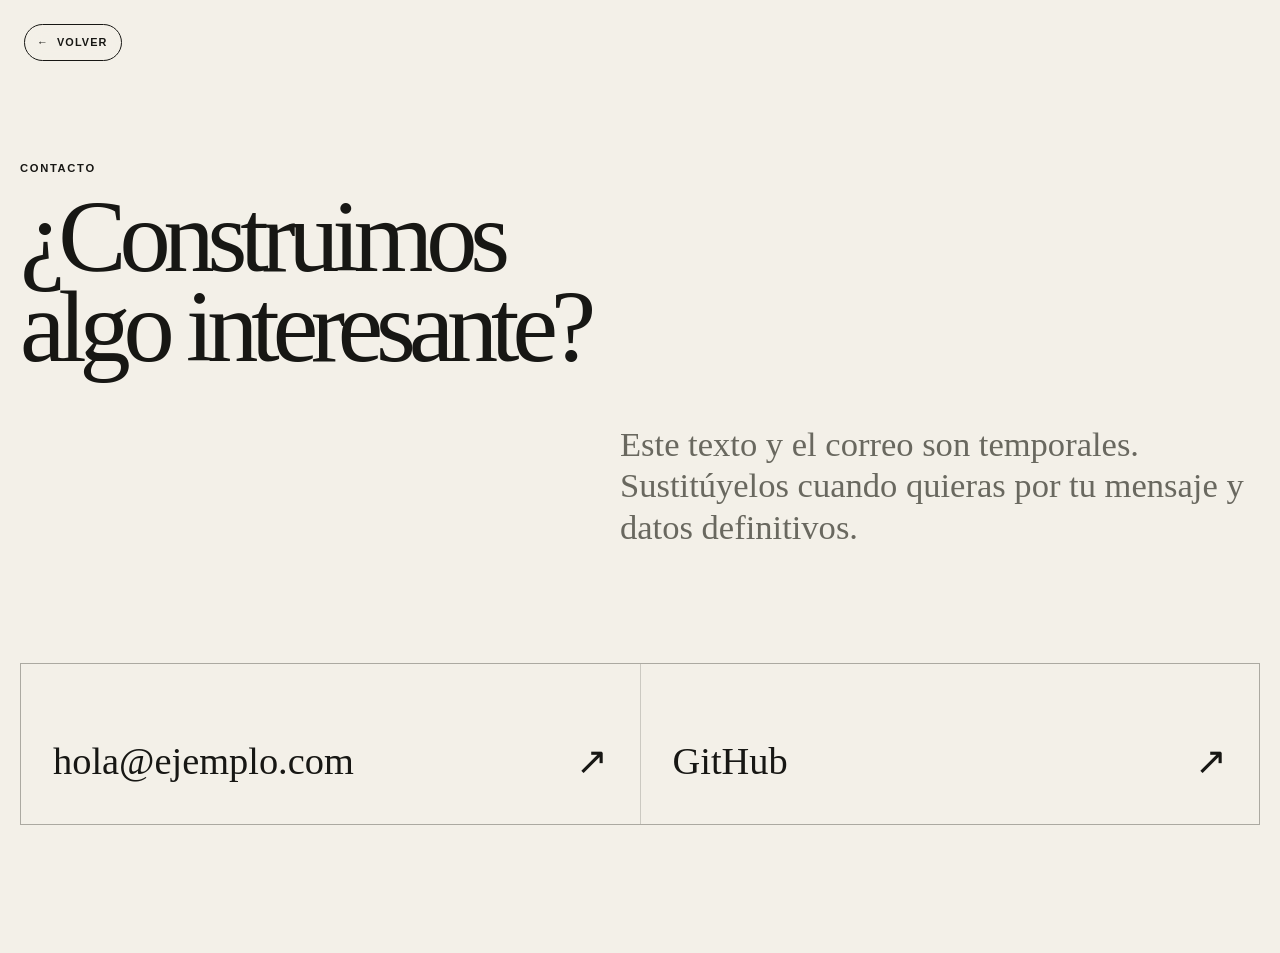
==== contacto.html @ 23543bc1 "Split portfolio into dedicated pages" ====
<!doctype html>
<html lang="es">
  <head>
    <meta charset="UTF-8" />
    <meta name="viewport" content="width=device-width, initial-scale=1.0" />
    <meta name="description" content="Contacto de Manuel Rodríguez Sutil." />
    <title>Contacto — Manuel Rodríguez Sutil</title>
    <link rel="icon" href="assets/favicon.svg" type="image/svg+xml" />
    <link rel="stylesheet" href="style.css" />
  </head>
  <body class="detail-page">
    <a class="back-link" href="index.html">Volver</a>
    <main class="detail-main">
      <p class="detail-kicker">Contacto</p>
      <h1 class="detail-title">¿Construimos algo interesante?</h1>
      <p class="detail-intro">Este texto y el correo son temporales. Sustitúyelos cuando quieras por tu mensaje y datos definitivos.</p>
      <section class="contact-panel" aria-label="Formas de contacto">
        <a href="mailto:hola@ejemplo.com"><span>hola@ejemplo.com</span><span aria-hidden="true">↗</span></a>
        <a href="https://github.com/manursutil" target="_blank" rel="noreferrer"><span>GitHub</span><span aria-hidden="true">↗</span></a>
      </section>
    </main>
  </body>
</html>
---- style.css ----
:root {
  --paper: #f3f0e8;
  --ink: #171714;
  --muted: #69685f;
  --blue: #4b64f2;
  --coral: #ff684e;
  --lime: #cbf05a;
  --line: rgba(23, 23, 20, 0.18);
  --serif: Iowan Old Style, Baskerville, "Times New Roman", serif;
  --sans: Inter, Avenir, "Helvetica Neue", Helvetica, Arial, sans-serif;
}

* {
  box-sizing: border-box;
}

html {
  background: var(--paper);
}

body {
  margin: 0;
  color: var(--ink);
  background: var(--paper);
  font-family: var(--sans);
  line-height: 1.6;
  -webkit-font-smoothing: antialiased;
}

img {
  display: block;
  width: 100%;
}

a {
  color: inherit;
}

/* Home */

.home-page {
  width: 100%;
  height: 100svh;
  overflow: hidden;
}

.brand-mark {
  position: fixed;
  z-index: 30;
  top: clamp(1rem, 3vh, 2rem);
  left: clamp(1rem, 3vw, 3rem);
  font-size: 1.15rem;
  font-weight: 800;
  letter-spacing: -0.06em;
}

.brand-mark span {
  margin-left: 0.12rem;
  font-size: 0.48rem;
  vertical-align: top;
}

.home-main,
.hero {
  width: 100%;
  height: 100svh;
}

.hero {
  position: relative;
  overflow: hidden;
  background:
    radial-gradient(circle at 50% 50%, rgba(255, 255, 255, 0.9) 0 13%, transparent 38%),
    linear-gradient(var(--paper), #f8f6f1);
}

.hero-copy {
  position: absolute;
  z-index: 8;
  top: 49%;
  left: 50%;
  width: min(39vw, 44rem);
  text-align: center;
  transform: translate(-50%, -50%);
}

.hero-copy h1 {
  margin: 0;
  font-family: var(--serif);
  font-size: clamp(2.8rem, 5.2vw, 5.8rem);
  font-weight: 400;
  letter-spacing: -0.065em;
  line-height: 0.86;
}

.hero-copy p {
  margin: clamp(0.7rem, 1.6vh, 1.25rem) 0 0;
  color: var(--muted);
  font-family: var(--serif);
  font-size: clamp(1rem, 1.55vw, 1.45rem);
}

.hero-hint {
  display: inline-block;
  margin-top: clamp(0.8rem, 2vh, 1.4rem);
  padding: 0.32rem 0.7rem;
  border: 1px solid var(--ink);
  border-radius: 999px;
  font-size: clamp(0.52rem, 0.62vw, 0.66rem);
  font-weight: 800;
  letter-spacing: 0.11em;
  text-transform: uppercase;
}

.collage-card,
.sticker {
  --tilt-x: 0deg;
  --tilt-y: 0deg;
  --translate-x: 0%;
  --scale: 1;
  position: absolute;
  z-index: 4;
  text-decoration: none;
  transform: translateX(var(--translate-x)) perspective(900px) rotate(var(--rotation, 0deg)) rotateX(var(--tilt-x)) rotateY(var(--tilt-y)) scale(var(--scale));
  transition: filter 220ms ease, transform 220ms ease;
}

.collage-card img {
  height: 100%;
  border-radius: clamp(0.65rem, 1.1vw, 1.15rem);
  object-fit: cover;
  box-shadow: 0 15px 27px rgba(30, 28, 22, 0.16);
}

.collage-card > span,
.sticker > span {
  position: absolute;
  z-index: 10;
  bottom: 0.65rem;
  left: 50%;
  width: max-content;
  padding: 0.34rem 0.62rem;
  color: white;
  background: var(--ink);
  border-radius: 999px;
  font-size: clamp(0.52rem, 0.58vw, 0.64rem);
  font-weight: 800;
  letter-spacing: 0.08em;
  opacity: 0;
  text-transform: uppercase;
  transform: translate(-50%, 0.55rem);
  transition: opacity 180ms ease, transform 180ms ease;
}

.collage-card:hover,
.collage-card:focus-visible,
.sticker:hover,
.sticker:focus-visible {
  --scale: 1.035;
  z-index: 15;
  filter: saturate(1.08);
  outline: none;
}

.collage-card:hover > span,
.collage-card:focus-visible > span,
.sticker:hover > span,
.sticker:focus-visible > span {
  opacity: 1;
  transform: translate(-50%, 0);
}

.card-portrait {
  --rotation: -1.5deg;
  top: 35%;
  left: 5%;
  width: min(18vw, 17rem);
  height: min(36vh, 22rem);
}

.card-snake {
  --rotation: 0.5deg;
  --translate-x: -50%;
  top: 4.5%;
  left: 50%;
  width: min(30vw, 47vh, 29rem);
  aspect-ratio: 16 / 10;
}

.card-deploy {
  --rotation: 1.2deg;
  top: 37%;
  right: 4.5%;
  width: min(22vw, 22rem);
  aspect-ratio: 16 / 10;
}

.card-deploy img {
  object-fit: contain;
  background: #f39a58;
}

.card-pulso {
  --rotation: -0.5deg;
  --translate-x: -50%;
  bottom: 4.5%;
  left: 50%;
  width: min(30vw, 47vh, 29rem);
  aspect-ratio: 16 / 10;
}

.sticker {
  width: min(9vw, 8.3rem);
}

.sticker img {
  filter: drop-shadow(0 7px 8px rgba(30, 28, 22, 0.14));
}

.sticker-experience {
  --rotation: -8deg;
  top: 12%;
  left: 17%;
}

.sticker-skills {
  --rotation: 7deg;
  top: 11%;
  right: 16%;
}

.sticker-contact {
  --rotation: -7deg;
  right: 15%;
  bottom: 7%;
}

/* Detail pages */

.detail-page {
  min-height: 100vh;
}

.back-link {
  position: fixed;
  z-index: 30;
  top: 1.5rem;
  left: 1.5rem;
  padding: 0.55rem 0.85rem 0.55rem 2rem;
  border: 1px solid var(--ink);
  border-radius: 999px;
  background: rgba(243, 240, 232, 0.92);
  font-size: 0.68rem;
  font-weight: 800;
  letter-spacing: 0.1em;
  text-decoration: none;
  text-transform: uppercase;
  backdrop-filter: blur(8px);
}

.back-link::before {
  position: absolute;
  left: 0.75rem;
  content: "←";
  transition: transform 180ms ease;
}

.back-link:hover::before,
.back-link:focus-visible::before {
  transform: translateX(-0.2rem);
}

.detail-main {
  width: min(1240px, calc(100% - 2.5rem));
  margin: 0 auto;
  padding: clamp(7rem, 13vw, 10rem) 0 clamp(5rem, 10vw, 9rem);
}

.detail-kicker {
  margin: 0 0 0.9rem;
  font-size: 0.7rem;
  font-weight: 800;
  letter-spacing: 0.15em;
  text-transform: uppercase;
}

.detail-title {
  max-width: 12ch;
  margin: 0;
  font-family: var(--serif);
  font-size: clamp(3.4rem, 8vw, 8rem);
  font-weight: 400;
  letter-spacing: -0.07em;
  line-height: 0.88;
}

.detail-intro {
  max-width: 40rem;
  margin: clamp(2rem, 4vw, 3.5rem) 0 0 auto;
  color: var(--muted);
  font-family: var(--serif);
  font-size: clamp(1.35rem, 2.7vw, 2.4rem);
  line-height: 1.2;
}

.project-detail-hero {
  display: grid;
  grid-template-columns: minmax(0, 1.15fr) minmax(300px, 0.85fr);
  gap: clamp(2.5rem, 7vw, 7rem);
  align-items: center;
}

.detail-media {
  overflow: hidden;
  aspect-ratio: 16 / 10;
  border-radius: 1.4rem;
  box-shadow: 0 20px 40px rgba(30, 28, 22, 0.14);
}

.detail-media img {
  height: 100%;
  object-fit: cover;
}

.project-detail-copy .detail-title {
  font-size: clamp(3.5rem, 7vw, 7rem);
}

.project-detail-copy > p:not(.detail-kicker) {
  color: var(--muted);
  font-size: 1.05rem;
}

.tag-list {
  display: flex;
  flex-wrap: wrap;
  gap: 0.5rem;
  margin: 1.5rem 0 0;
  padding: 0;
  list-style: none;
}

.tag-list li {
  padding: 0.36rem 0.72rem;
  border: 1px solid var(--line);
  border-radius: 999px;
  font-size: 0.7rem;
  font-weight: 700;
}

.primary-link {
  display: inline-block;
  margin-top: 1.7rem;
  padding: 0.75rem 1.05rem;
  color: white;
  background: var(--ink);
  border-radius: 999px;
  font-size: 0.72rem;
  font-weight: 800;
  letter-spacing: 0.09em;
  text-decoration: none;
  text-transform: uppercase;
}

.primary-link:hover,
.primary-link:focus-visible {
  color: var(--ink);
  background: var(--lime);
}

.facts-grid,
.skills-grid,
.timeline,
.contact-panel {
  margin-top: clamp(4rem, 9vw, 8rem);
}

.facts-grid {
  display: grid;
  grid-template-columns: repeat(3, 1fr);
  border-top: 1px solid var(--line);
  border-bottom: 1px solid var(--line);
}

.facts-grid article {
  padding: 2rem;
  border-right: 1px solid var(--line);
}

.facts-grid article:last-child {
  border-right: 0;
}

.facts-grid span,
.timeline span,
.skills-grid span {
  color: var(--muted);
  font-size: 0.68rem;
  font-weight: 800;
  letter-spacing: 0.1em;
  text-transform: uppercase;
}

.facts-grid h2,
.timeline h2,
.skills-grid h2 {
  margin: 2rem 0 0.7rem;
  font-family: var(--serif);
  font-size: 1.8rem;
  font-weight: 400;
  line-height: 1.05;
}

.facts-grid p,
.timeline p,
.skills-grid p {
  margin: 0;
  color: var(--muted);
}

.timeline article {
  display: grid;
  grid-template-columns: 10rem 1fr;
  padding: 2rem 0;
  border-top: 1px solid var(--line);
}

.timeline h2 {
  margin: 0 0 0.5rem;
}

.skills-grid {
  display: grid;
  grid-template-columns: 1fr 1fr;
  gap: 1px;
  background: var(--line);
  border: 1px solid var(--line);
}

.skills-grid article {
  min-height: 230px;
  padding: 2rem;
  background: var(--paper);
}

.contact-panel {
  display: grid;
  grid-template-columns: 1fr 1fr;
  gap: 1px;
  background: var(--line);
  border: 1px solid var(--line);
}

.contact-panel a {
  display: flex;
  min-height: 160px;
  align-items: end;
  justify-content: space-between;
  padding: 2rem;
  background: var(--paper);
  font-family: var(--serif);
  font-size: clamp(1.5rem, 3vw, 2.7rem);
  text-decoration: none;
}

.contact-panel a:hover,
.contact-panel a:focus-visible {
  background: var(--lime);
}

@media (max-width: 760px) {
  .brand-mark {
    top: 0.8rem;
    left: 1rem;
  }

  .hero-copy {
    top: 16%;
    width: 92%;
  }

  .hero-copy h1 {
    font-size: clamp(2.5rem, 12vw, 4rem);
    line-height: 0.88;
  }

  .hero-copy p {
    font-size: 1rem;
  }

  .hero-hint {
    margin-top: 0.6rem;
  }

  .card-snake {
    --translate-x: 0%;
    top: 31%;
    left: 4%;
    width: 55%;
  }

  .card-snake:hover,
  .card-snake:focus-visible {
    --scale: 1.025;
  }

  .card-portrait {
    top: 31%;
    right: 4%;
    left: auto;
    width: 31%;
    height: 21%;
  }

  .card-pulso {
    --translate-x: 0%;
    top: 53%;
    bottom: auto;
    left: 4%;
    width: 55%;
  }

  .card-pulso:hover,
  .card-pulso:focus-visible {
    --scale: 1.025;
  }

  .card-deploy {
    top: 55%;
    right: 4%;
    width: 34%;
  }

  .sticker {
    bottom: 7%;
    width: 18%;
  }

  .sticker-experience {
    top: auto;
    left: 9%;
  }

  .sticker-skills {
    top: auto;
    right: auto;
    left: 41%;
  }

  .sticker-contact {
    right: 9%;
  }

  .collage-card > span,
  .sticker > span {
    bottom: 0.35rem;
    padding: 0.25rem 0.45rem;
    font-size: 0.48rem;
    opacity: 1;
    transform: translate(-50%, 0);
  }

  .back-link {
    top: 1rem;
    left: 1rem;
  }

  .project-detail-hero {
    display: flex;
    flex-direction: column;
    align-items: stretch;
  }

  .project-detail-copy {
    order: -1;
  }

  .facts-grid,
  .skills-grid,
  .contact-panel {
    grid-template-columns: 1fr;
  }

  .facts-grid article {
    border-right: 0;
    border-bottom: 1px solid var(--line);
  }

  .facts-grid article:last-child {
    border-bottom: 0;
  }

  .timeline article {
    display: block;
  }

  .timeline h2 {
    margin-top: 0.8rem;
  }
}

@media (max-height: 700px) and (min-width: 761px) {
  .hero-copy {
    top: 47%;
  }

  .hero-copy h1 {
    font-size: min(4.8vw, 4rem);
  }

  .card-snake,
  .card-pulso {
    width: min(27vw, 44vh, 24rem);
  }

  .card-portrait {
    height: 34vh;
  }
}

@media (prefers-reduced-motion: reduce) {
  *,
  *::before,
  *::after {
    scroll-behavior: auto !important;
    transition-duration: 0.01ms !important;
  }
}
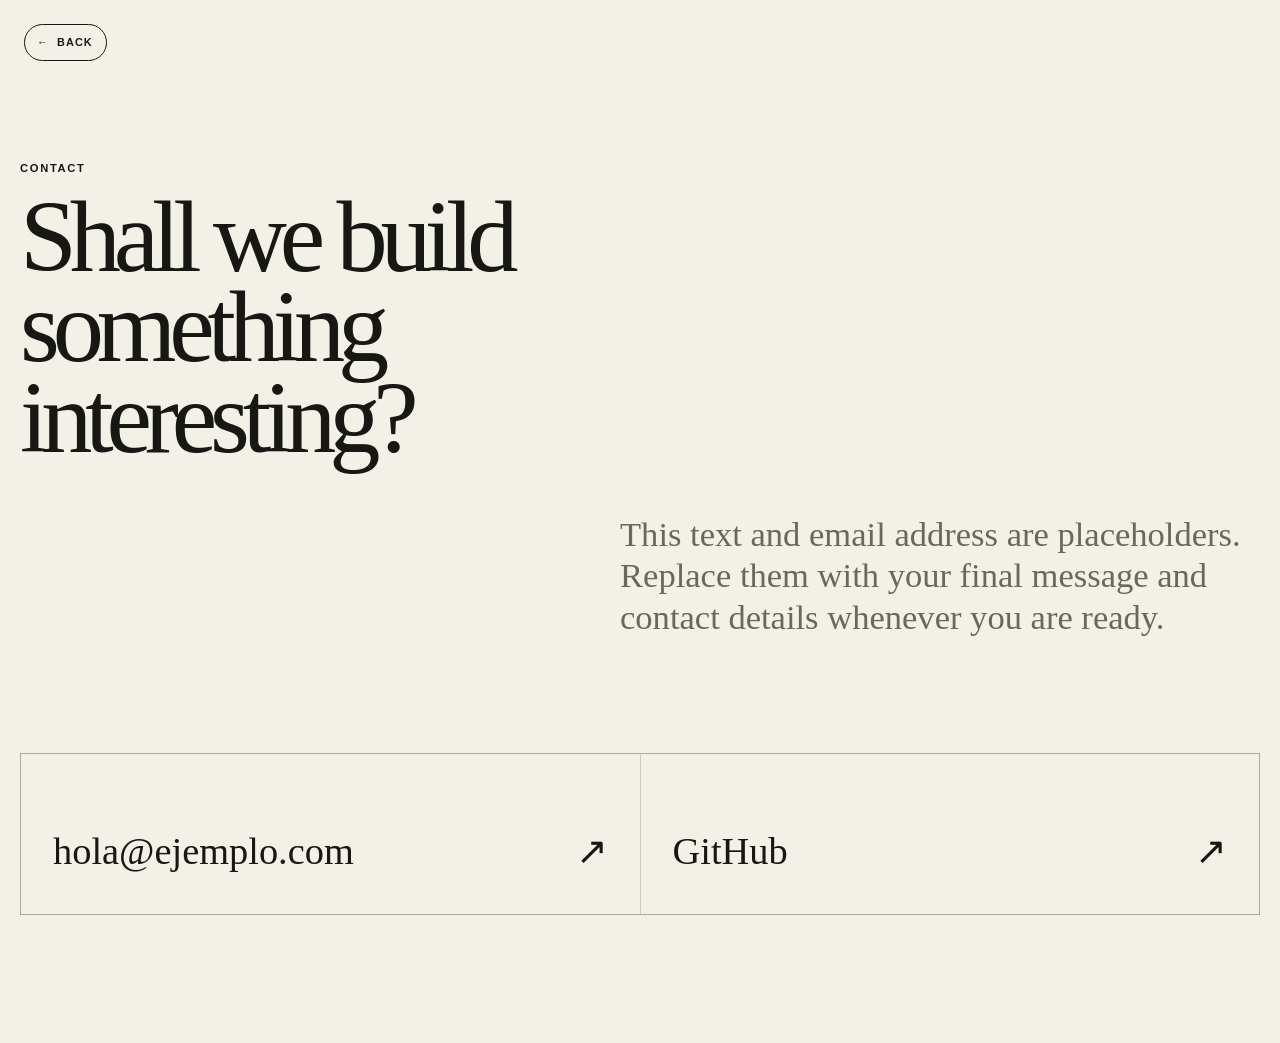
==== commit f72c3ed2: "Add bilingual portfolio localization" ====
--- a/contacto.html
+++ b/contacto.html
@@ -7,14 +7,15 @@
     <title>Contacto — Manuel Rodríguez Sutil</title>
     <link rel="icon" href="assets/favicon.svg" type="image/svg+xml" />
     <link rel="stylesheet" href="style.css" />
+    <script src="script.js" defer></script>
   </head>
-  <body class="detail-page">
-    <a class="back-link" href="index.html">Volver</a>
+  <body class="detail-page" data-page="contact">
+    <a class="back-link" href="index.html" data-i18n="back">Volver</a>
     <main class="detail-main">
-      <p class="detail-kicker">Contacto</p>
-      <h1 class="detail-title">¿Construimos algo interesante?</h1>
-      <p class="detail-intro">Este texto y el correo son temporales. Sustitúyelos cuando quieras por tu mensaje y datos definitivos.</p>
-      <section class="contact-panel" aria-label="Formas de contacto">
+      <p class="detail-kicker" data-i18n="kicker">Contacto</p>
+      <h1 class="detail-title" data-i18n="title">¿Construimos algo interesante?</h1>
+      <p class="detail-intro" data-i18n="intro">Este texto y el correo son temporales. Sustitúyelos cuando quieras por tu mensaje y datos definitivos.</p>
+      <section class="contact-panel" aria-label="Formas de contacto" data-i18n-aria="methodsLabel">
         <a href="mailto:hola@ejemplo.com"><span>hola@ejemplo.com</span><span aria-hidden="true">↗</span></a>
         <a href="https://github.com/manursutil" target="_blank" rel="noreferrer"><span>GitHub</span><span aria-hidden="true">↗</span></a>
       </section>
--- a/style.css
+++ b/style.css
@@ -36,28 +36,48 @@
   color: inherit;
 }
 
+.language-switcher {
+  position: fixed;
+  z-index: 40;
+  top: 1.35rem;
+  right: 1.5rem;
+  display: flex;
+  gap: 0.15rem;
+  padding: 0.2rem;
+  border: 1px solid var(--ink);
+  border-radius: 999px;
+  background: rgba(243, 240, 232, 0.9);
+  backdrop-filter: blur(8px);
+}
+
+.language-switcher button {
+  min-width: 2.3rem;
+  padding: 0.28rem 0.48rem;
+  border: 0;
+  border-radius: 999px;
+  color: var(--muted);
+  background: transparent;
+  font: 800 0.62rem/1 var(--sans);
+  letter-spacing: 0.07em;
+  cursor: pointer;
+}
+
+.language-switcher button[aria-pressed="true"] {
+  color: var(--paper);
+  background: var(--ink);
+}
+
+.language-switcher button:focus-visible {
+  outline: 2px solid var(--blue);
+  outline-offset: 2px;
+}
+
 /* Home */
 
 .home-page {
   width: 100%;
   height: 100svh;
   overflow: hidden;
-}
-
-.brand-mark {
-  position: fixed;
-  z-index: 30;
-  top: clamp(1rem, 3vh, 2rem);
-  left: clamp(1rem, 3vw, 3rem);
-  font-size: 1.15rem;
-  font-weight: 800;
-  letter-spacing: -0.06em;
-}
-
-.brand-mark span {
-  margin-left: 0.12rem;
-  font-size: 0.48rem;
-  vertical-align: top;
 }
 
 .home-main,
@@ -112,6 +132,17 @@
   text-transform: uppercase;
 }
 
+@keyframes card-drift {
+  0%,
+  100% {
+    translate: 0 0;
+  }
+
+  50% {
+    translate: 0 -6px;
+  }
+}
+
 .collage-card,
 .sticker {
   --tilt-x: 0deg;
@@ -120,6 +151,8 @@
   --scale: 1;
   position: absolute;
   z-index: 4;
+  animation: card-drift var(--drift-duration, 7s) ease-in-out infinite;
+  animation-delay: var(--drift-delay, 0s);
   text-decoration: none;
   transform: translateX(var(--translate-x)) perspective(900px) rotate(var(--rotation, 0deg)) rotateX(var(--tilt-x)) rotateY(var(--tilt-y)) scale(var(--scale));
   transition: filter 220ms ease, transform 220ms ease;
@@ -159,6 +192,7 @@
   --scale: 1.035;
   z-index: 15;
   filter: saturate(1.08);
+  animation-play-state: paused;
   outline: none;
 }
 
@@ -172,6 +206,8 @@
 
 .card-portrait {
   --rotation: -1.5deg;
+  --drift-duration: 7.4s;
+  --drift-delay: -1.2s;
   top: 35%;
   left: 5%;
   width: min(18vw, 17rem);
@@ -180,6 +216,8 @@
 
 .card-snake {
   --rotation: 0.5deg;
+  --drift-duration: 6.8s;
+  --drift-delay: -3.1s;
   --translate-x: -50%;
   top: 4.5%;
   left: 50%;
@@ -189,9 +227,11 @@
 
 .card-deploy {
   --rotation: 1.2deg;
+  --drift-duration: 7.7s;
+  --drift-delay: -0.6s;
   top: 37%;
-  right: 4.5%;
-  width: min(22vw, 22rem);
+  right: 2%;
+  width: min(30vw, 47vh, 29rem);
   aspect-ratio: 16 / 10;
 }
 
@@ -202,6 +242,8 @@
 
 .card-pulso {
   --rotation: -0.5deg;
+  --drift-duration: 6.5s;
+  --drift-delay: -2.2s;
   --translate-x: -50%;
   bottom: 4.5%;
   left: 50%;
@@ -219,18 +261,24 @@
 
 .sticker-experience {
   --rotation: -8deg;
+  --drift-duration: 5.9s;
+  --drift-delay: -2.8s;
   top: 12%;
   left: 17%;
 }
 
 .sticker-skills {
   --rotation: 7deg;
+  --drift-duration: 6.3s;
+  --drift-delay: -1.5s;
   top: 11%;
   right: 16%;
 }
 
 .sticker-contact {
   --rotation: -7deg;
+  --drift-duration: 5.6s;
+  --drift-delay: -0.4s;
   right: 15%;
   bottom: 7%;
 }
@@ -469,9 +517,9 @@
 }
 
 @media (max-width: 760px) {
-  .brand-mark {
-    top: 0.8rem;
-    left: 1rem;
+  .language-switcher {
+    top: 0.65rem;
+    right: 0.75rem;
   }
 
   .hero-copy {
@@ -496,7 +544,7 @@
     --translate-x: 0%;
     top: 31%;
     left: 4%;
-    width: 55%;
+    width: 44%;
   }
 
   .card-snake:hover,
@@ -505,8 +553,8 @@
   }
 
   .card-portrait {
-    top: 31%;
-    right: 4%;
+    top: 50%;
+    right: 10%;
     left: auto;
     width: 31%;
     height: 21%;
@@ -514,10 +562,10 @@
 
   .card-pulso {
     --translate-x: 0%;
-    top: 53%;
+    top: 50%;
     bottom: auto;
     left: 4%;
-    width: 55%;
+    width: 44%;
   }
 
   .card-pulso:hover,
@@ -526,9 +574,9 @@
   }
 
   .card-deploy {
-    top: 55%;
+    top: 31%;
     right: 4%;
-    width: 34%;
+    width: 44%;
   }
 
   .sticker {
@@ -625,4 +673,10 @@
     scroll-behavior: auto !important;
     transition-duration: 0.01ms !important;
   }
-}
+
+  .collage-card,
+  .sticker {
+    animation: none;
+    translate: 0 0;
+  }
+}
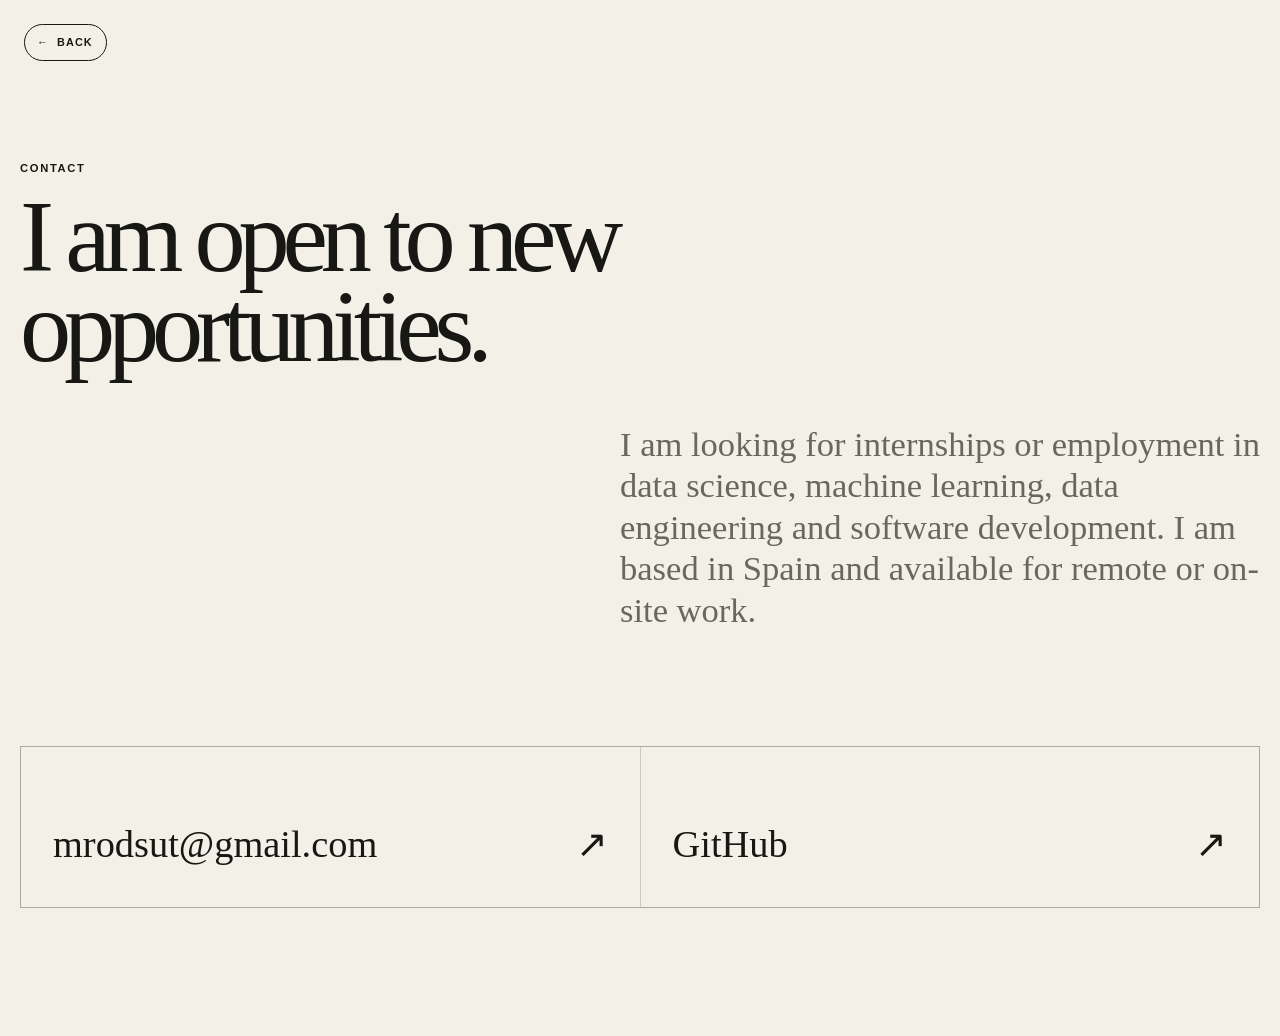
==== commit 36efcc5c: "Replace portfolio placeholders with final copy" ====
--- a/contacto.html
+++ b/contacto.html
@@ -3,7 +3,7 @@
   <head>
     <meta charset="UTF-8" />
     <meta name="viewport" content="width=device-width, initial-scale=1.0" />
-    <meta name="description" content="Contacto de Manuel Rodríguez Sutil." />
+    <meta name="description" content="Contacto profesional de Manuel Rodríguez Sutil, disponible para prácticas y empleo en España o remoto." />
     <title>Contacto — Manuel Rodríguez Sutil</title>
     <link rel="icon" href="assets/favicon.svg" type="image/svg+xml" />
     <link rel="stylesheet" href="style.css" />
@@ -13,10 +13,10 @@
     <a class="back-link" href="index.html" data-i18n="back">Volver</a>
     <main class="detail-main">
       <p class="detail-kicker" data-i18n="kicker">Contacto</p>
-      <h1 class="detail-title" data-i18n="title">¿Construimos algo interesante?</h1>
-      <p class="detail-intro" data-i18n="intro">Este texto y el correo son temporales. Sustitúyelos cuando quieras por tu mensaje y datos definitivos.</p>
+      <h1 class="detail-title" data-i18n="title">Estoy abierto a nuevas oportunidades.</h1>
+      <p class="detail-intro" data-i18n="intro">Busco prácticas o empleo en ciencia de datos, machine learning, data engineering y desarrollo de software. Estoy en España y puedo trabajar en remoto o de forma presencial.</p>
       <section class="contact-panel" aria-label="Formas de contacto" data-i18n-aria="methodsLabel">
-        <a href="mailto:hola@ejemplo.com"><span>hola@ejemplo.com</span><span aria-hidden="true">↗</span></a>
+        <a href="mailto:mrodsut@gmail.com"><span>mrodsut@gmail.com</span><span aria-hidden="true">↗</span></a>
         <a href="https://github.com/manursutil" target="_blank" rel="noreferrer"><span>GitHub</span><span aria-hidden="true">↗</span></a>
       </section>
     </main>
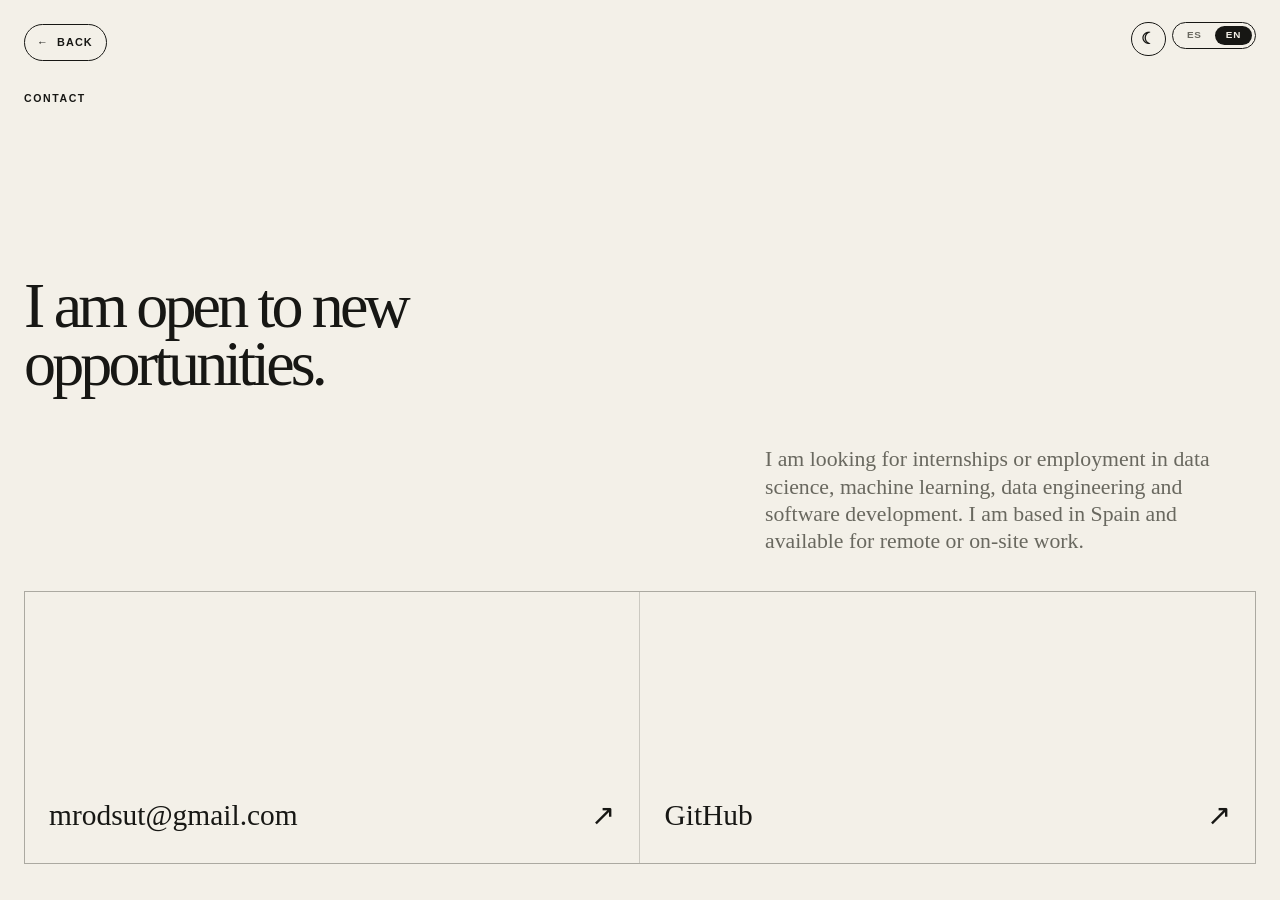
==== commit 81e268be: "Add system-aware dark mode toggle" ====
--- a/contacto.html
+++ b/contacto.html
@@ -3,9 +3,11 @@
   <head>
     <meta charset="UTF-8" />
     <meta name="viewport" content="width=device-width, initial-scale=1.0" />
+    <meta name="color-scheme" content="light dark" />
     <meta name="description" content="Contacto profesional de Manuel Rodríguez Sutil, disponible para prácticas y empleo en España o remoto." />
     <title>Contacto — Manuel Rodríguez Sutil</title>
     <link rel="icon" href="assets/favicon.svg" type="image/svg+xml" />
+    <script>try{const theme=localStorage.getItem("portfolio-theme");if(theme==="light"||theme==="dark")document.documentElement.dataset.theme=theme}catch{}</script>
     <link rel="stylesheet" href="style.css" />
     <script src="script.js" defer></script>
   </head>
--- a/style.css
+++ b/style.css
@@ -1,13 +1,34 @@
 :root {
-  --paper: #f3f0e8;
-  --ink: #171714;
-  --muted: #69685f;
-  --blue: #4b64f2;
-  --coral: #ff684e;
-  --lime: #cbf05a;
-  --line: rgba(23, 23, 20, 0.18);
+  color-scheme: light;
+  --paper: light-dark(#f3f0e8, #11120f);
+  --ink: light-dark(#171714, #f2efe6);
+  --muted: light-dark(#69685f, #aaa99f);
+  --blue: light-dark(#4b64f2, #8292ff);
+  --coral: light-dark(#ff684e, #ff806a);
+  --lime: light-dark(#cbf05a, #d5f477);
+  --line: light-dark(rgba(23, 23, 20, 0.18), rgba(242, 239, 230, 0.18));
+  --control-bg: light-dark(rgba(243, 240, 232, 0.9), rgba(17, 18, 15, 0.88));
+  --hero-glow: light-dark(rgba(255, 255, 255, 0.9), rgba(255, 255, 255, 0.055));
+  --hero-end: light-dark(#f8f6f1, #191a16);
+  --on-ink: light-dark(#fff, #11120f);
+  --on-accent: #171714;
+  --shadow: light-dark(rgba(30, 28, 22, 0.16), rgba(0, 0, 0, 0.36));
   --serif: Iowan Old Style, Baskerville, "Times New Roman", serif;
   --sans: Inter, Avenir, "Helvetica Neue", Helvetica, Arial, sans-serif;
+}
+
+:root[data-theme="dark"] {
+  color-scheme: dark;
+}
+
+:root[data-theme="light"] {
+  color-scheme: light;
+}
+
+@media (prefers-color-scheme: dark) {
+  :root:not([data-theme]) {
+    color-scheme: dark;
+  }
 }
 
 * {
@@ -46,8 +67,32 @@
   padding: 0.2rem;
   border: 1px solid var(--ink);
   border-radius: 999px;
-  background: rgba(243, 240, 232, 0.9);
+  background: var(--control-bg);
   backdrop-filter: blur(8px);
+}
+
+.theme-toggle {
+  position: fixed;
+  z-index: 40;
+  top: 1.35rem;
+  right: 7.15rem;
+  display: grid;
+  width: 2.15rem;
+  height: 2.15rem;
+  padding: 0;
+  border: 1px solid var(--ink);
+  border-radius: 50%;
+  place-items: center;
+  color: var(--ink);
+  background: var(--control-bg);
+  font: 700 1rem/1 var(--sans);
+  cursor: pointer;
+  backdrop-filter: blur(8px);
+}
+
+.theme-toggle:hover {
+  color: var(--paper);
+  background: var(--ink);
 }
 
 .language-switcher button {
@@ -67,7 +112,8 @@
   background: var(--ink);
 }
 
-.language-switcher button:focus-visible {
+.language-switcher button:focus-visible,
+.theme-toggle:focus-visible {
   outline: 2px solid var(--blue);
   outline-offset: 2px;
 }
@@ -90,8 +136,8 @@
   position: relative;
   overflow: hidden;
   background:
-    radial-gradient(circle at 50% 50%, rgba(255, 255, 255, 0.9) 0 13%, transparent 38%),
-    linear-gradient(var(--paper), #f8f6f1);
+    radial-gradient(circle at 50% 50%, var(--hero-glow) 0 13%, transparent 38%),
+    linear-gradient(var(--paper), var(--hero-end));
 }
 
 .hero-copy {
@@ -162,7 +208,7 @@
   height: 100%;
   border-radius: clamp(0.65rem, 1.1vw, 1.15rem);
   object-fit: cover;
-  box-shadow: 0 15px 27px rgba(30, 28, 22, 0.16);
+  box-shadow: 0 15px 27px var(--shadow);
 }
 
 .collage-card > span,
@@ -173,7 +219,7 @@
   left: 50%;
   width: max-content;
   padding: 0.34rem 0.62rem;
-  color: white;
+  color: var(--on-ink);
   background: var(--ink);
   border-radius: 999px;
   font-size: clamp(0.52rem, 0.58vw, 0.64rem);
@@ -256,7 +302,7 @@
 }
 
 .sticker img {
-  filter: drop-shadow(0 7px 8px rgba(30, 28, 22, 0.14));
+  filter: drop-shadow(0 7px 8px var(--shadow));
 }
 
 .sticker-experience {
@@ -297,7 +343,7 @@
   padding: 0.55rem 0.85rem 0.55rem 2rem;
   border: 1px solid var(--ink);
   border-radius: 999px;
-  background: rgba(243, 240, 232, 0.92);
+  background: var(--control-bg);
   font-size: 0.68rem;
   font-weight: 800;
   letter-spacing: 0.1em;
@@ -319,64 +365,92 @@
 }
 
 .detail-main {
-  width: min(1240px, calc(100% - 2.5rem));
+  display: grid;
+  grid-template-columns: minmax(0, 1.15fr) minmax(18rem, 0.85fr);
+  column-gap: clamp(2rem, 6vw, 6rem);
+  width: min(1320px, calc(100% - 3rem));
+  min-height: 100svh;
   margin: 0 auto;
-  padding: clamp(7rem, 13vw, 10rem) 0 clamp(5rem, 10vw, 9rem);
+  padding: clamp(4rem, 8vh, 6rem) 0 clamp(1.5rem, 4vh, 3.5rem);
+}
+
+.detail-main > .detail-kicker,
+.detail-main > .detail-title {
+  grid-column: 1;
+}
+
+.detail-main > .detail-intro {
+  grid-column: 2;
+  grid-row: 1 / span 2;
+  align-self: end;
+}
+
+.detail-main > section {
+  grid-column: 1 / -1;
+}
+
+.detail-page:not(.project-page) .detail-main {
+  padding-top: clamp(5.5rem, 10vh, 7rem);
 }
 
 .detail-kicker {
-  margin: 0 0 0.9rem;
-  font-size: 0.7rem;
+  margin: 0 0 0.55rem;
+  font-size: 0.66rem;
   font-weight: 800;
   letter-spacing: 0.15em;
   text-transform: uppercase;
 }
 
 .detail-title {
-  max-width: 12ch;
+  max-width: 14ch;
   margin: 0;
   font-family: var(--serif);
-  font-size: clamp(3.4rem, 8vw, 8rem);
+  font-size: clamp(2.8rem, 5vw, 5.4rem);
   font-weight: 400;
-  letter-spacing: -0.07em;
-  line-height: 0.88;
+  letter-spacing: -0.06em;
+  line-height: 0.92;
 }
 
 .detail-intro {
-  max-width: 40rem;
-  margin: clamp(2rem, 4vw, 3.5rem) 0 0 auto;
+  max-width: 38rem;
+  margin: 0 0 0 auto;
   color: var(--muted);
   font-family: var(--serif);
-  font-size: clamp(1.35rem, 2.7vw, 2.4rem);
-  line-height: 1.2;
+  font-size: clamp(1.15rem, 1.7vw, 1.55rem);
+  line-height: 1.25;
 }
 
 .project-detail-hero {
   display: grid;
   grid-template-columns: minmax(0, 1.15fr) minmax(300px, 0.85fr);
-  gap: clamp(2.5rem, 7vw, 7rem);
+  gap: clamp(2rem, 5vw, 5rem);
   align-items: center;
 }
 
 .detail-media {
-  overflow: hidden;
-  aspect-ratio: 16 / 10;
+  display: flex;
+  overflow: visible;
+  height: clamp(15rem, 38vh, 21rem);
+  justify-content: center;
+}
+
+.detail-media img {
+  width: auto;
+  max-width: 100%;
+  height: 100%;
   border-radius: 1.4rem;
-  box-shadow: 0 20px 40px rgba(30, 28, 22, 0.14);
-}
-
-.detail-media img {
-  height: 100%;
-  object-fit: cover;
+  object-fit: contain;
+  box-shadow: 0 20px 40px var(--shadow);
 }
 
 .project-detail-copy .detail-title {
-  font-size: clamp(3.5rem, 7vw, 7rem);
+  font-size: clamp(2.8rem, 5vw, 5rem);
 }
 
 .project-detail-copy > p:not(.detail-kicker) {
   color: var(--muted);
-  font-size: 1.05rem;
+  font-size: 0.95rem;
+  line-height: 1.5;
 }
 
 .tag-list {
@@ -400,7 +474,7 @@
   display: inline-block;
   margin-top: 1.7rem;
   padding: 0.75rem 1.05rem;
-  color: white;
+  color: var(--on-ink);
   background: var(--ink);
   border-radius: 999px;
   font-size: 0.72rem;
@@ -412,7 +486,7 @@
 
 .primary-link:hover,
 .primary-link:focus-visible {
-  color: var(--ink);
+  color: var(--on-accent);
   background: var(--lime);
 }
 
@@ -420,7 +494,7 @@
 .skills-grid,
 .timeline,
 .contact-panel {
-  margin-top: clamp(4rem, 9vw, 8rem);
+  margin-top: clamp(1.5rem, 4vh, 3rem);
 }
 
 .facts-grid {
@@ -431,7 +505,7 @@
 }
 
 .facts-grid article {
-  padding: 2rem;
+  padding: clamp(1rem, 1.7vw, 1.5rem);
   border-right: 1px solid var(--line);
 }
 
@@ -452,11 +526,11 @@
 .facts-grid h2,
 .timeline h2,
 .skills-grid h2 {
-  margin: 2rem 0 0.7rem;
+  margin: 0.75rem 0 0.4rem;
   font-family: var(--serif);
-  font-size: 1.8rem;
+  font-size: 1.35rem;
   font-weight: 400;
-  line-height: 1.05;
+  line-height: 1.08;
 }
 
 .facts-grid p,
@@ -464,12 +538,14 @@
 .skills-grid p {
   margin: 0;
   color: var(--muted);
+  font-size: 0.88rem;
+  line-height: 1.45;
 }
 
 .timeline article {
   display: grid;
   grid-template-columns: 10rem 1fr;
-  padding: 2rem 0;
+  padding: 1rem 0;
   border-top: 1px solid var(--line);
 }
 
@@ -486,8 +562,8 @@
 }
 
 .skills-grid article {
-  min-height: 230px;
-  padding: 2rem;
+  min-height: 0;
+  padding: 1.25rem 1.5rem;
   background: var(--paper);
 }
 
@@ -501,22 +577,28 @@
 
 .contact-panel a {
   display: flex;
-  min-height: 160px;
+  min-height: 110px;
   align-items: end;
   justify-content: space-between;
-  padding: 2rem;
+  padding: 1.5rem;
   background: var(--paper);
   font-family: var(--serif);
-  font-size: clamp(1.5rem, 3vw, 2.7rem);
+  font-size: clamp(1.35rem, 2.3vw, 2.2rem);
   text-decoration: none;
 }
 
 .contact-panel a:hover,
 .contact-panel a:focus-visible {
+  color: var(--on-accent);
   background: var(--lime);
 }
 
 @media (max-width: 760px) {
+  .theme-toggle {
+    top: 0.65rem;
+    right: 6.4rem;
+  }
+
   .language-switcher {
     top: 0.65rem;
     right: 0.75rem;
@@ -613,12 +695,33 @@
     left: 1rem;
   }
 
+  .detail-main {
+    display: block;
+    width: min(100% - 2rem, 42rem);
+    min-height: 0;
+    padding: 6.75rem 0 3rem;
+  }
+
+  .detail-title {
+    font-size: clamp(2.5rem, 12vw, 4rem);
+  }
+
+  .detail-intro {
+    margin-top: 1.25rem;
+    font-size: 1.1rem;
+  }
+
   .project-detail-hero {
     display: flex;
     flex-direction: column;
     align-items: stretch;
   }
 
+  .detail-media {
+    height: auto;
+    aspect-ratio: 16 / 10;
+  }
+
   .project-detail-copy {
     order: -1;
   }
@@ -647,7 +750,57 @@
   }
 }
 
-@media (max-height: 700px) and (min-width: 761px) {
+@media (max-height: 800px) and (min-width: 761px) {
+  .project-page {
+    height: 100svh;
+    overflow: hidden;
+  }
+
+  .project-page .detail-main {
+    height: 100svh;
+    min-height: 0;
+    padding-top: 3rem;
+    padding-bottom: 1rem;
+  }
+
+  .detail-media {
+    height: min(30vh, 18rem);
+  }
+
+  .tag-list {
+    margin-top: 0.9rem;
+  }
+
+  .primary-link {
+    margin-top: 1rem;
+    padding: 0.6rem 0.9rem;
+  }
+
+  .facts-grid,
+  .skills-grid,
+  .timeline,
+  .contact-panel {
+    margin-top: 1rem;
+  }
+
+  .facts-grid article {
+    padding: 0.65rem 0.9rem;
+  }
+
+  .facts-grid h2,
+  .timeline h2,
+  .skills-grid h2 {
+    margin-top: 0.5rem;
+    font-size: 1.15rem;
+  }
+
+  .facts-grid p,
+  .timeline p,
+  .skills-grid p {
+    font-size: 0.75rem;
+    line-height: 1.35;
+  }
+
   .hero-copy {
     top: 47%;
   }
